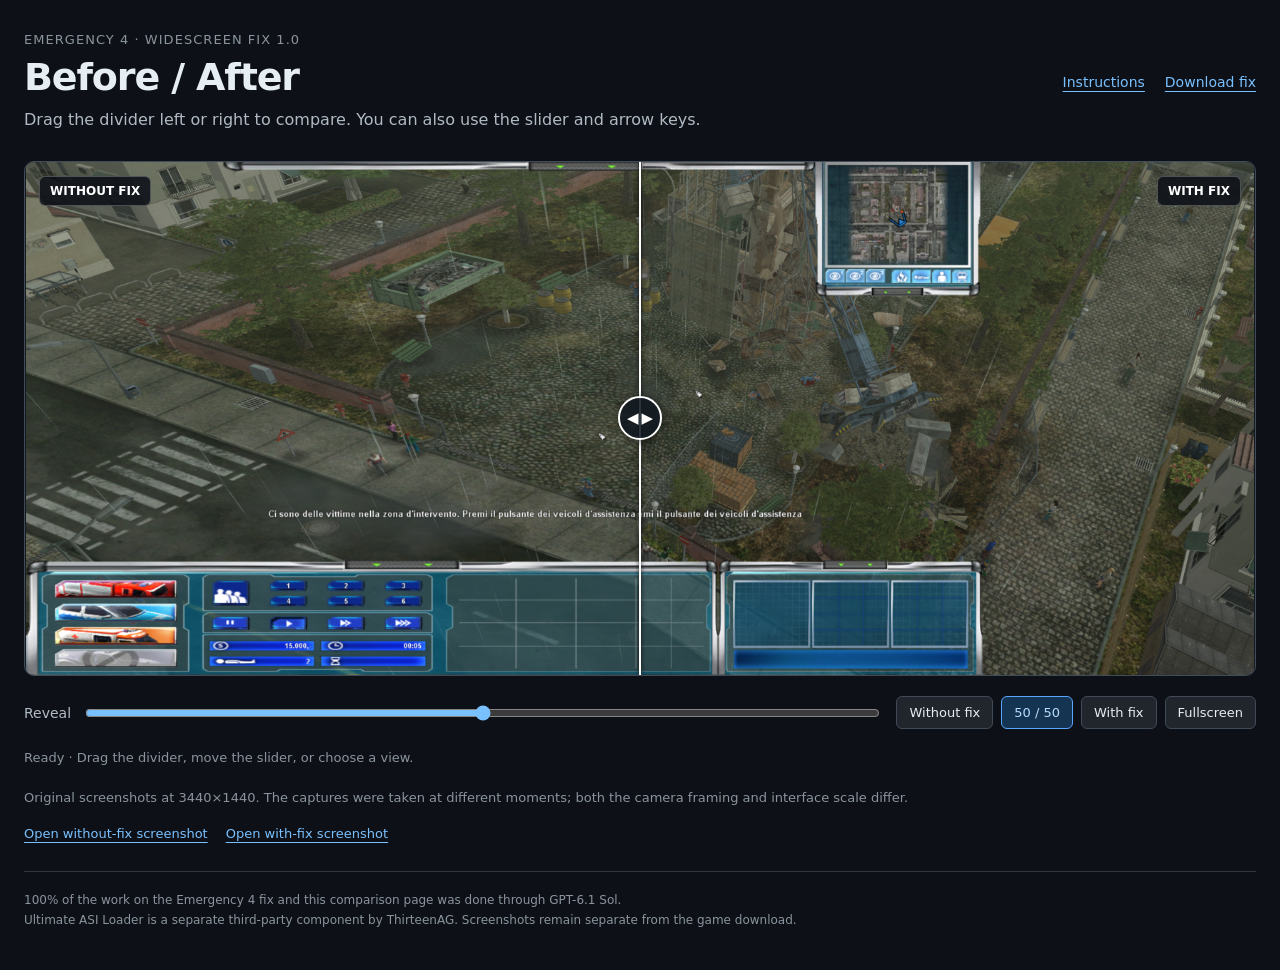
==== Emergency4/comparison/index.html @ 52acffa0 "Add original Emergency 4 screenshots and an interactive before/after comparison Show both screenshot" ====
<!doctype html>
<html lang="en">
<head>
  <meta charset="utf-8">
  <meta name="viewport" content="width=device-width, initial-scale=1">
  <meta name="color-scheme" content="dark">
  <meta name="description" content="Compare Emergency 4 at 3440×1440, with and without the Widescreen Fix. Drag the slider to reveal the difference.">
  <title>Emergency 4 — Before / After</title>
  <style>
    :root{color-scheme:dark;font-family:system-ui,-apple-system,BlinkMacSystemFont,"Segoe UI",sans-serif;background:#0d1117;color:#e6edf3}
    *{box-sizing:border-box}body{margin:0}main{max-width:1500px;margin:auto;padding:32px 24px 40px}
    a{color:#79c0ff;text-underline-offset:4px}a:hover{color:#b6dcff}header{display:flex;justify-content:space-between;align-items:center;gap:20px;flex-wrap:wrap;margin-bottom:28px}
    .eyebrow{color:#8b949e;font-size:13px;letter-spacing:.08em;text-transform:uppercase;margin:0 0 8px}h1{font-size:clamp(25px,4vw,38px);font-weight:650;letter-spacing:-.03em;margin:0 0 8px}.intro{color:#b1bac4;margin:0;line-height:1.6}
    nav{display:flex;gap:20px;font-size:14px}.comparison{--reveal:50%;position:relative;aspect-ratio:3440/1440;overflow:hidden;border:1px solid #414a57;border-radius:10px;background:#161b22;cursor:ew-resize;touch-action:pan-y;user-select:none}
    .comparison img{position:absolute;inset:0;width:100%;height:100%;display:block;object-fit:contain;pointer-events:none;-webkit-user-drag:none}
    .before{clip-path:inset(0 calc(100% - var(--reveal)) 0 0)}.divider{position:absolute;inset:0 auto 0 var(--reveal);width:2px;transform:translateX(-50%);background:white;pointer-events:none;box-shadow:0 0 4px #000}
    .grip{position:absolute;top:50%;left:50%;transform:translate(-50%,-50%);border:2px solid white;border-radius:999px;width:44px;height:44px;display:grid;place-items:center;background:#101820de;color:white;font-size:15px;letter-spacing:3px;padding-left:3px;box-shadow:0 2px 10px #0008}
    .tag{position:absolute;top:14px;padding:7px 10px;border:1px solid #ffffff40;border-radius:6px;background:#0d1117df;color:white;font-size:12px;font-weight:650;pointer-events:none}.tag-left{left:14px}.tag-right{right:14px}
    .comparison:fullscreen{width:100vw;height:100vh;aspect-ratio:auto;border:0;border-radius:0}.comparison:fullscreen img{object-fit:contain}.comparison:focus-within{outline:2px solid #79c0ff;outline-offset:4px}
    .controls{display:flex;align-items:center;gap:14px;flex-wrap:wrap;margin:20px 0 12px}.range-label{display:flex;align-items:center;gap:12px;flex:1;min-width:180px;font-size:14px;color:#b1bac4}input[type=range]{width:100%;min-width:90px;accent-color:#79c0ff;cursor:ew-resize}.buttons{display:flex;gap:8px;flex-wrap:wrap}
    button{font:inherit;font-size:13px;background:#21262d;border:1px solid #414a57;color:#e6edf3;border-radius:6px;padding:8px 12px;cursor:pointer}button:hover{background:#30363d}button:focus-visible,input:focus-visible{outline:2px solid #79c0ff;outline-offset:3px}button[aria-pressed=true]{background:#143451;border-color:#58a6ff;color:#b6dcff}
    .notes{font-size:13px;color:#8b949e;line-height:1.7;margin-top:18px}.links{display:flex;gap:18px;flex-wrap:wrap;margin:10px 0}footer{border-top:1px solid #30363d;margin-top:26px;padding-top:18px;color:#8b949e;font-size:12px;line-height:1.7}.error{color:#ffa198}.sr-only{position:absolute;width:1px;height:1px;padding:0;margin:-1px;overflow:hidden;clip:rect(0,0,0,0);white-space:nowrap;border:0}
    @media(max-width:600px){main{padding:20px 12px}.tag{top:8px;padding:4px 6px;font-size:10px}.tag-left{left:8px}.tag-right{right:8px}.grip{width:34px;height:34px;font-size:12px}.controls{gap:12px}.range-label{flex-basis:100%}}
  </style>
</head>
<body>
<main>
  <header>
    <div><p class="eyebrow">Emergency 4 · Widescreen Fix 1.0</p><h1>Before / After</h1><p class="intro" id="instructions">Drag the divider left or right to compare. You can also use the slider and arrow keys.</p></div>
    <nav aria-label="Project"><a href="https://github.com/Simorss/OldGamesFixes/blob/main/Emergency4/README.md">Instructions</a><a href="https://github.com/Simorss/OldGamesFixes/releases/tag/emergency4">Download fix</a></nav>
  </header>

  <div class="comparison" id="comparison" aria-describedby="instructions">
    <img id="after" src="../screenshots/with-fix.png" width="3440" height="1440" alt="With fix: corrected widescreen view and centered, proportional HUD." decoding="async" draggable="false">
    <img id="before" class="before" src="../screenshots/without-fix.png" width="3440" height="1440" alt="Without fix: stretched gameplay and full-width distorted HUD." decoding="async" draggable="false">
    <span class="tag tag-left">WITHOUT FIX</span><span class="tag tag-right">WITH FIX</span>
    <div class="divider" aria-hidden="true"><span class="grip">&#9664;&#9654;</span></div>
  </div>

  <div class="controls">
    <label class="range-label" for="reveal">Reveal<input type="range" id="reveal" min="0" max="100" value="50" aria-label="Comparison position" aria-valuetext="50% without fix, 50% with fix"></label>
    <div class="buttons" aria-label="Comparison views">
      <button type="button" data-position="100" aria-pressed="false">Without fix</button>
      <button type="button" data-position="50" aria-pressed="true">50 / 50</button>
      <button type="button" data-position="0" aria-pressed="false">With fix</button>
      <button type="button" id="fullscreen">Fullscreen</button>
    </div>
  </div>
  <p class="notes" id="status">Loading original screenshots…</p>
  <noscript><p>JavaScript is required for the interactive divider. Use the original screenshot links below.</p></noscript>
  <div class="notes"><p>Original screenshots at 3440×1440. The captures were taken at different moments; both the camera framing and interface scale differ.</p><div class="links"><a href="../screenshots/without-fix.png">Open without-fix screenshot</a><a href="../screenshots/with-fix.png">Open with-fix screenshot</a></div></div>
  <footer>100% of the work on the Emergency 4 fix and this comparison page was done through GPT-6.1 Sol.<br>Ultimate ASI Loader is a separate third-party component by ThirteenAG. Screenshots remain separate from the game download.</footer>
</main>
<script>
  const stage = document.getElementById('comparison');
  const slider = document.getElementById('reveal');
  const presets = [...document.querySelectorAll('[data-position]')];
  function setPosition(value) {
    const position = Math.max(0, Math.min(100, Number(value)));
    slider.value = String(position);
    slider.setAttribute('aria-valuetext', `${Math.round(position)}% without fix, ${Math.round(100-position)}% with fix`);
    stage.style.setProperty('--reveal', position + '%');
    for (const button of presets) button.setAttribute('aria-pressed', String(Number(button.dataset.position) === position));
  }
  slider.addEventListener('input', () => setPosition(slider.value));
  for (const button of presets) button.addEventListener('click', () => setPosition(button.dataset.position));
  function fromPointer(event) {const box = stage.getBoundingClientRect();setPosition((event.clientX-box.left)/box.width*100);}
  stage.addEventListener('pointerdown', event => {if (event.button !== 0) return;stage.setPointerCapture(event.pointerId);fromPointer(event);});
  stage.addEventListener('pointermove', event => {if (stage.hasPointerCapture(event.pointerId)) fromPointer(event);});
  stage.addEventListener('pointerup', event => {if (stage.hasPointerCapture(event.pointerId)) stage.releasePointerCapture(event.pointerId);});
  const fullscreen = document.getElementById('fullscreen');
  if (!document.fullscreenEnabled) fullscreen.hidden = true;
  fullscreen.addEventListener('click', async () => {try {if(document.fullscreenElement) await document.exitFullscreen();else await stage.requestFullscreen();}catch {document.getElementById('status').textContent='Fullscreen is unavailable in this browser.';}});
  document.addEventListener('fullscreenchange', () => fullscreen.textContent = document.fullscreenElement ? 'Exit fullscreen' : 'Fullscreen');
  const status = document.getElementById('status');
  const images = [document.getElementById('before'), document.getElementById('after')];
  Promise.all(images.map(img => img.decode())).then(() => {status.textContent='Ready · Drag the divider, move the slider, or choose a view.';}).catch(() => {status.textContent='A screenshot could not load. Try refreshing or open the original files below.';status.classList.add('error');});
  setPosition(50);
</script>
</body>
</html>
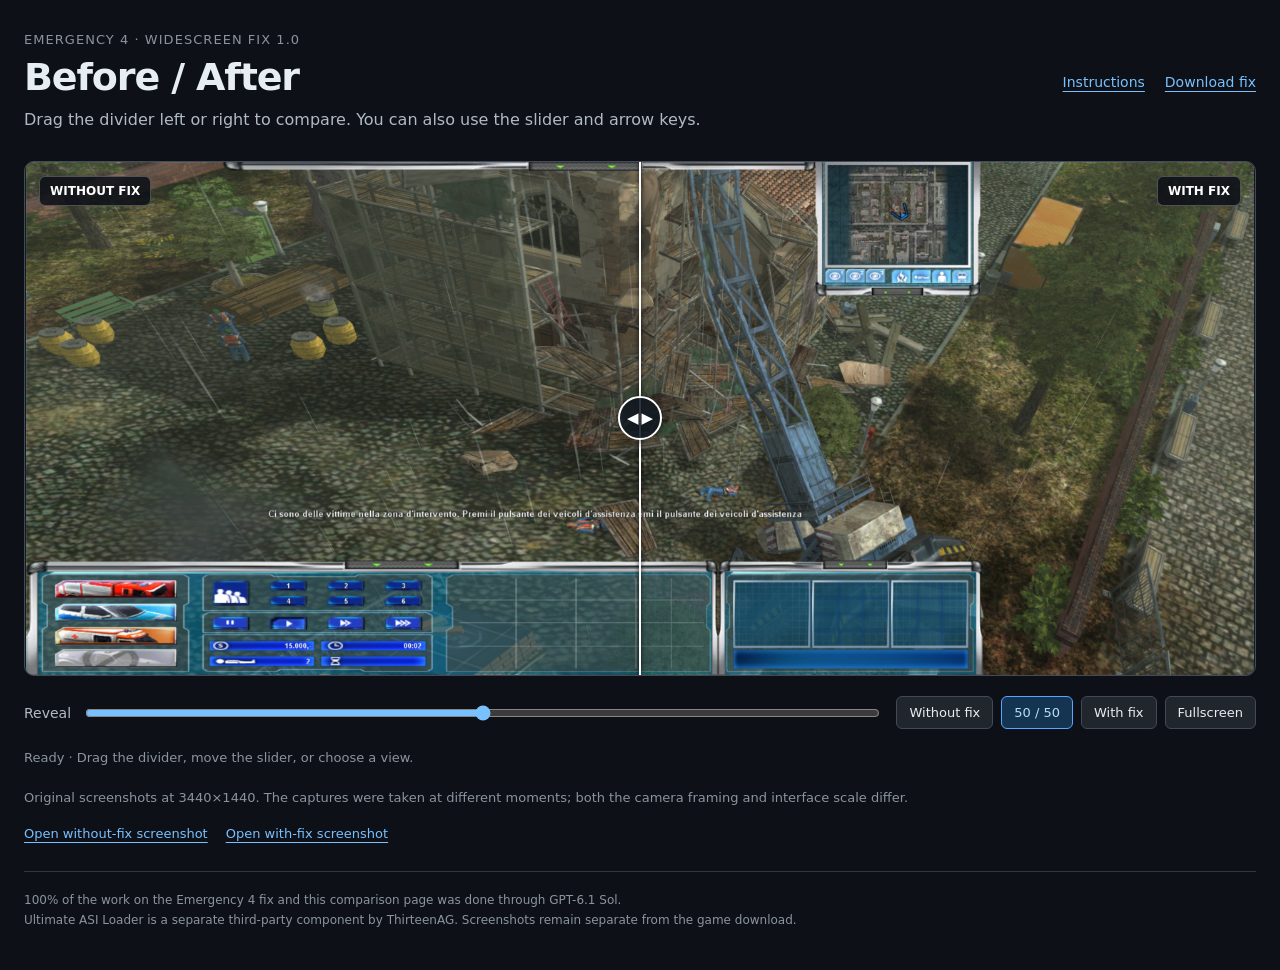
==== commit 65f5b851: "Update screenshots" ====
--- a/Emergency4/comparison/index.html
+++ b/Emergency4/comparison/index.html
@@ -31,8 +31,8 @@
   </header>
 
   <div class="comparison" id="comparison" aria-describedby="instructions">
-    <img id="after" src="../screenshots/with-fix.png" width="3440" height="1440" alt="With fix: corrected widescreen view and centered, proportional HUD." decoding="async" draggable="false">
-    <img id="before" class="before" src="../screenshots/without-fix.png" width="3440" height="1440" alt="Without fix: stretched gameplay and full-width distorted HUD." decoding="async" draggable="false">
+    <img id="after" src="../screenshots/with-fix.jpg?v=20261024" width="3440" height="1440" alt="With fix: corrected widescreen view and centered, proportional HUD." decoding="async" draggable="false">
+    <img id="before" class="before" src="../screenshots/without-fix.png?v=20261024" width="3440" height="1440" alt="Without fix: stretched gameplay and full-width distorted HUD." decoding="async" draggable="false">
     <span class="tag tag-left">WITHOUT FIX</span><span class="tag tag-right">WITH FIX</span>
     <div class="divider" aria-hidden="true"><span class="grip">&#9664;&#9654;</span></div>
   </div>
@@ -48,7 +48,7 @@
   </div>
   <p class="notes" id="status">Loading original screenshots…</p>
   <noscript><p>JavaScript is required for the interactive divider. Use the original screenshot links below.</p></noscript>
-  <div class="notes"><p>Original screenshots at 3440×1440. The captures were taken at different moments; both the camera framing and interface scale differ.</p><div class="links"><a href="../screenshots/without-fix.png">Open without-fix screenshot</a><a href="../screenshots/with-fix.png">Open with-fix screenshot</a></div></div>
+  <div class="notes"><p>Original screenshots at 3440×1440. The captures were taken at different moments; both the camera framing and interface scale differ.</p><div class="links"><a href="../screenshots/without-fix.png">Open without-fix screenshot</a><a href="../screenshots/with-fix.jpg">Open with-fix screenshot</a></div></div>
   <footer>100% of the work on the Emergency 4 fix and this comparison page was done through GPT-6.1 Sol.<br>Ultimate ASI Loader is a separate third-party component by ThirteenAG. Screenshots remain separate from the game download.</footer>
 </main>
 <script>
